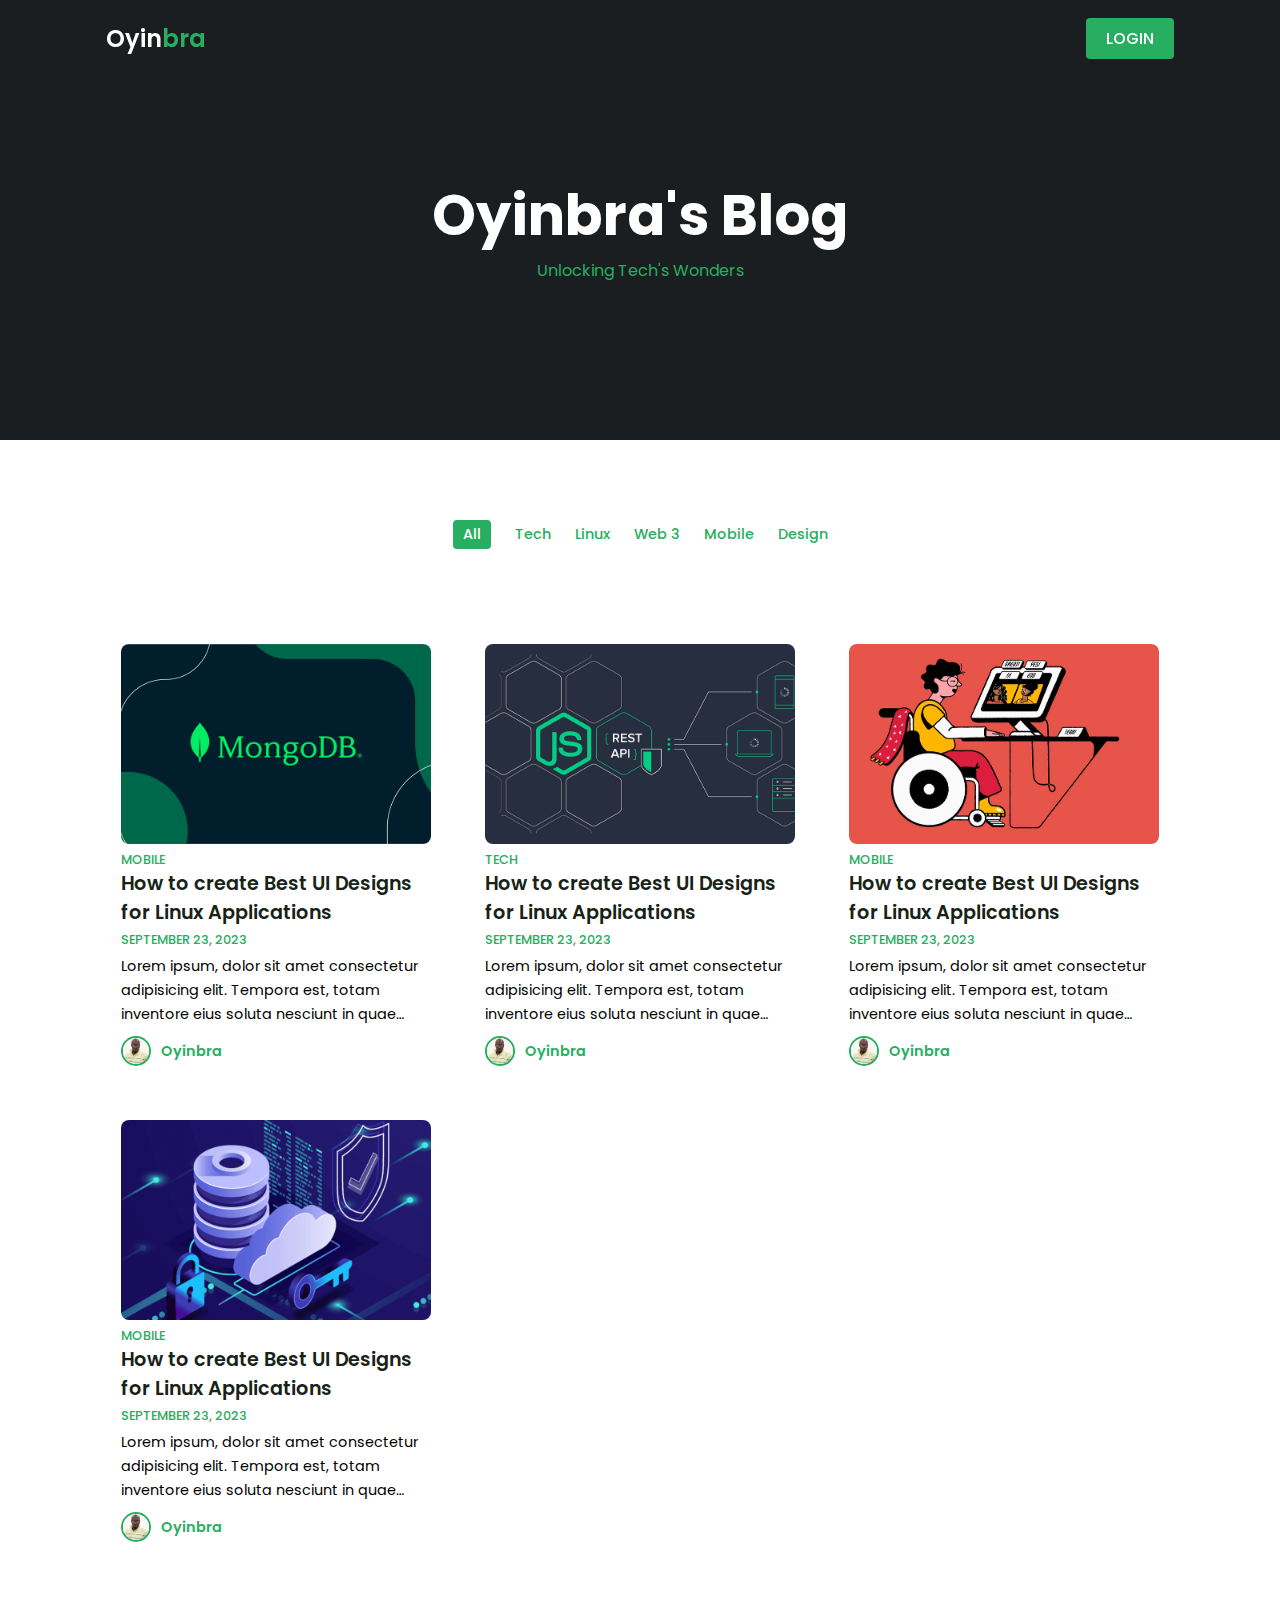
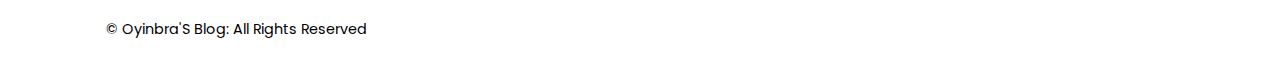
==== index.html @ 741e2ca0 "🎉 Initial commit" ====
<!DOCTYPE html>
<html lang="en">

<head>
    <title>My Personal Blog</title>
    <meta charset="UTF-8">
    <meta name="viewport" content="width=device-width, initial-scale=1.0">

    <!-- BOX ICON -->
    <link href="https://unpkg.com/boxicons@2.1.1/css/boxicons.min.css" rel="" stylesheet>

    <!-- CSS FILE LINK  -->
    <link rel="stylesheet" href="css/style.css">

    <!-- FAVICON LINK -->
    <link rel="shortcut icon" type="image/x-icon" href="favicon.ico">
</head>

<body>

    <!-- HEADER SECTION STARTS  -->
    <header class="header">
        <!-- Nav -->
        <div class="nav container">
            <!-- Logo -->
            <a href="#" class="logo">Oyin<span>bra</span></a>
            <!-- Login button -->
            <a href="#" class="login">Login</a>

    </header>
    <!-- HEADER SECTION ENDS  -->

    <!-- HOME SECTION STARTS  -->
    <section class="home" id="home">
        <div class="home-text" id="container">
            <h2 class="home-title">Oyinbra's Blog</h2>
            <span class="home-subtilte">Unlocking Tech's Wonders</span>
        </div>
    </section>
    <!-- HOME SECTION ENDS  -->

    <!-- POST FILTER SECTION STARTS  -->
    <section class="post-filter container">
        <span class="filter-item active-filter" data-filter="all">All</span>
        <span class="filter-item" data-filter="tech">Tech</span>
        <span class="filter-item" data-filter="linux">Linux</span>
        <span class="filter-item" data-filter="web3">Web 3</span>
        <span class="filter-item" data-filter="mobile">Mobile</span>
        <span class="filter-item" data-filter="design">Design</span>
    </section>
    <!-- POST FILTER SECTION ENDS  -->

    <!-- POST SECTION STARTS  -->
    <section class="post container">
        
        <!-- Post Box 1 -->
        <div class="post-box mobile">
            <img src="img/post-1.png" alt="" class="post-img">
            <h2 class="category">Mobile</h2>
            <a href="post-page.html" class="post-title">
                How to create Best UI Designs for Linux Applications
            </a>
            <span class="post-date">September 23, 2023</span>
            <p class="post-description"> Lorem ipsum, dolor sit amet consectetur adipisicing elit. Tempora est, totam inventore eius soluta nesciunt in quae necessitatibus nostrum voluptatum architecto repellendus? Ipsa enim quae amet aperiam beatae ducimus neque?</p>
            <!-- Profile -->
            <div class="profile">
                <img src="img/profile/profile-1.jpg" alt="" class="profile-img">
                <span class="profile-name">Oyinbra</span>
            </div>
        </div>

        <!-- Post Box 2 -->
        <div class="post-box tech">
            <img src="img/post-2.png" alt="" class="post-img">
            <h2 class="category">Tech</h2>
            <a href="post-page.html" class="post-title">
                How to create Best UI Designs for Linux Applications
            </a>
            <span class="post-date">September 23, 2023</span>
            <p class="post-description"> Lorem ipsum, dolor sit amet consectetur adipisicing elit. Tempora est, totam inventore eius soluta nesciunt in quae necessitatibus nostrum voluptatum architecto repellendus? Ipsa enim quae amet aperiam beatae ducimus neque?</p>
            <!-- Profile -->
            <div class="profile">
                <img src="img/profile/profile-1.jpg" alt="" class="profile-img">
                <span class="profile-name">Oyinbra</span>
            </div>
        </div>

        <!-- Post Box 3 -->
        <div class="post-box mobile">
            <img src="img/post-3.png" alt="" class="post-img">
            <h2 class="category">Mobile</h2>
            <a href="post-page.html" class="post-title">
                How to create Best UI Designs for Linux Applications
            </a>
            <span class="post-date">September 23, 2023</span>
            <p class="post-description"> Lorem ipsum, dolor sit amet consectetur adipisicing elit. Tempora est, totam inventore eius soluta nesciunt in quae necessitatibus nostrum voluptatum architecto repellendus? Ipsa enim quae amet aperiam beatae ducimus neque?</p>
            <!-- Profile -->
            <div class="profile">
                <img src="img/profile/profile-1.jpg" alt="" class="profile-img">
                <span class="profile-name">Oyinbra</span>
            </div>
        </div>

        <!-- Post Box 4 -->
        <div class="post-box mobile">
            <img src="img/post-4.png" alt="" class="post-img">
            <h2 class="category">Mobile</h2>
            <a href="post-page.html" class="post-title">
                How to create Best UI Designs for Linux Applications
            </a>
            <span class="post-date">September 23, 2023</span>
            <p class="post-description"> Lorem ipsum, dolor sit amet consectetur adipisicing elit. Tempora est, totam inventore eius soluta nesciunt in quae necessitatibus nostrum voluptatum architecto repellendus? Ipsa enim quae amet aperiam beatae ducimus neque?</p>
            <!-- Profile -->
            <div class="profile">
                <img src="img/profile/profile-1.jpg" alt="" class="profile-img">
                <span class="profile-name">Oyinbra</span>
            </div>
        </div>
    </section>
    <!-- POST SECTION ENDS  -->

    <!-- FOOTER SECTION STARTS  -->
    <div class="footer container">
        <p>&#169; Oyinbra'S Blog: All Rights Reserved</p>
        <div class="social">
            <a href="#"><i class="bx bx1-twitter"></i></a>
            <a href="#"><i class="bx bx1-linkedin"></i></a>
            <a href="#"><i class="bx bx1-facebook"></i></a>
            <a href="#"><i class="bx bx1-instagram"></i></a>
        </div>
    </div>
    <!-- FOOTER SECTION ENDS  -->

    <!-- JQUERY CDN LINK  -->
    <script src="https://cdnjs.cloudflare.com/ajax/libs/jquery/3.6.0/jquery.min.js"></script>

    <!-- CUSTOM JS FILE LINK  -->
    <script src="js/script.js"></script>

</body>

</html>
---- css/style.css ----
/* Import Google fonts */
@import url("https://fonts.googleapis.com/css2?family=Nunito:ital,wght@0,400;1,200&display=swap");
@import url("https://fonts.googleapis.com/css?family=Poppins:400,500,600,700&display=swap");
@import url("https://fonts.googleapis.com/css2?family=Inter:wght@200;3081400;500;690;788;800;900cdisplay=swap");

/* To change the text selector */
:root {
    --second-color: #27ae60;
    --container-color: #1a1e21;
    --text-color: #172317;
    --bg-color: #fff;
}

::selection {
    color: var(--bg-color);
    background: var(--second-color);
}

* {
    margin: 0;
    padding: 0;
    scroll-behavior: smooth;
    scroll-padding-top: 2rem;
    box-sizing: border-box;
    font-family: 'Poppins', sans-serif;
}

a {
    text-decoration: none;
}

li {
    list-style: none;
}

img {
    width: 100%;
}

section {
    padding: 3rem 0 2rem;
}

.container {
    max-width: 66.75rem;
    margin: auto;
    width: 100%;
}

.header {
    position: fixed;
    top: 0;
    left: 0;
    width: 100%;
    z-index: 200;
}

header.shadow {
    background: var(--bg-color);
    box-shadow: 0 1px 4px hsl(0 4% 15% / 10%);
    transition: 0.3s;
}

header.shadow .logo {
    color: var(--text-color);
}

.nav {
    display: flex;
    align-items: center;
    justify-content: space-between;
    padding: 1.125rem 0;
}

span {
    color: var(--second-color);
}

.logo {
    font-size: 1.5rem;
    font-weight: 600;
    color: var(--bg-color);
}

.login {
    padding: 0.5rem 1.25rem;
    background: var(--second-color);
    color: var(--bg-color);
    border-radius: 0.25rem;
    font-weight: 500;
    text-transform: uppercase;
}

.login:hover {
    background: hsl(24, 98% 58%);
    transition: 0.3s;
}

/* HOME */
.home {
    width: 100%;
    min-height: 440px;
    background: var(--container-color);
    display: grid;
    justify-content: center;
    align-items: center;
}

.home {
    color: var(--bg-color);
    text-align: center;
}

.home-title {
    font-size: 3.5rem;
}

.home-subtitle {
    font-size: 1.rem;
    font-weight: 400;
}

/* POST FILTER */
.post-filter {
    display: flex;
    align-items: center;
    justify-content: center;
    column-gap: 1.5rem;
    margin-top: 2rem !important;
}

.filter-item {
    font-size: 0.9rem;
    font-weight: 500;
    cursor: pointer;
}

.active-filter {
    color: var(--bg-color);
    background: var(--second-color);
    border-radius: 4px;
    padding: 4px 10px;
}

/* POSTS */
.post {
    display: grid;
    grid-template-columns: repeat(auto-fit, minmax(280px, auto));
    gap: 1.5rem;
    justify-content: center;
}

.post-box {
    background: var(--bg-color);
    border-radius: 0.5rem;
    box-shadow: 0 4px 14px hsl(355deg, 25%, 15% / 10%);
    padding: 15px;
}

.post-img {
    width: 100%;
    height: 200px;
    object-fit: cover;
    border-radius: 0.5rem;
    object-position: center;
}

.category {
    font-size: 0.8rem;
    color: var(--second-color);
    text-transform: uppercase;
    font-weight: 500;
}

.post-title {
    font-size: 1.2rem;
    font-weight: 600;
    color: var(--text-color);
    /* text-overflow: ellipsis to truncate text to 2 lines; */
    display: -webkit-box;
    -webkit-line-clamp: 2;
    -webkit-box-orient: vertical;
    overflow: hidden;
}

.post-date {
    font-size: 0.8rem;
    color: var(--second-color);
    font-weight: 500;
    display: flex;
    text-transform: uppercase;
    margin-top: 4px;
}

.post-description {
    font-size: 0.9rem;
    line-height: 1.5rem;
    margin: 5px 0 10px;
    /* text-overflow: ellipsis to truncate text to 3 lines; */
    display: -webkit-box;
    -webkit-line-clamp: 3;
    -webkit-box-orient: vertical;
    overflow: hidden;
}

.profile {
    display: flex;
    align-items: center;
    gap: 10px;
}

.profile-img {
    width: 30px;
    height: 30px;
    border-radius: 50%;
    object-fit: cover;
    object-position: center;
    border: 2px solid var(--second-color);
}

.profile-name {
    font-size: 0.9rem;
    font-weight: 600;
}

.footer {
    display: flex;
    align-items: center;
    justify-content: space-between;
    padding: 30px 0;
}

.footer p {
    font-size: 0.9rem;
}

.social {
    display: flex;
    align-items: center;
    column-gap: 1rem;
}

.social .bx {
    font-size: 1.2rem;
    color: var(--text-color);
}

.social .bx:hover {
    color: var(--second-color);
    transition: 0.3s all linear;
}

/* POST CONTENT */
.post-header {
    width: 100%;
    height: 500px;
    background: var(--container-color);
}

.post-container {
    max-width: 800px;
    margin: auto;
    width: 100%;
}

.header-content {
    display: flex;
    align-items: center;
    flex-direction: column;
    margin-top: 4rem !important;
}

.back-home {
    color: var(--second-color);
    font-size: 0.9rem;
}

.header-title {
    font-size: 2.6rem;
    width: 90%;
    color: var(--bg-color);
    text-align: center;
    margin-bottom: 1rem;
}

.header-img {
    width: 100%;
    height: 420px;
    object-fit: cover;
    object-position: center;
}

.post-content {
    margin-top: 10rem !important;
}

.sub-heading {
    font-size: 1.2rem;
}

.post-text {
    font-size: 0.9rem;
    line-height: 1.5rem;
    margin: 1rem 0;
    text-align: justify;
}

/* SHARE */
.share {
    display: flex;
    align-items: center;
    flex-direction: column;
    row-gap: 1rem;
}

.share-title {
    font-size: 1.2rem;
}

/* RESPONSIVE STYLING */
@media screen and (max-width: 1060px) {
    .container {
        margin: 0 auto;
        width: 95%;
    }

    .home-text {
        width: 100%;
    }
}

@media screen and (max-width: 800px) {
    .nav {
        padding: 14px 0;
    }

    .post-container {
        margin: 0 auto;
        width: 95%;
    }
}

@media screen and (max-width: 768px) {
    .nav {
        padding: 10px 0;
    }

    .post-container {
        margin: 0 auto;
        width: 95%; /* Changed from 5% to 95% for better visibility */
    }

    section {
        padding: 2rem 0;
    }

    .header-content {
        margin-top: 3rem !important;
    }

    .home {
        min-height: 380px;
    }

    .home-title {
        font-size: 3rem;
    }

    .header-img {
        height: 360px;
    }

    .post-header {
        height: 455px;
    }

    .post-content {
        margin-top: 9rem !important;
    }
}

@media screen and (max-width: 740px) {
    .home-title {
        font-size: 2rem;
    }

    .home-subtitle {
        font-size: 0.9rem;
    }

    .home {
        min-height: 300px;
    }

    .post-box {
        padding: 10px;
    }

    .header-title {
        font-size: 1.4rem;
    }

    .header-img {
        height: 240px;
    }

    .post-header {
        height: 335px;
    }

    .post-content {
        margin-top: 5rem !important;
    }

    .post-text {
        font-size: 0.8rem;
        line-height: 1.5rem;
        margin: 10px 0;
        text-align: justify;
    }
}

@media screen and (max-width: 570px) {
    .post-header {
        height: 390px;
    }

    .header-title {
        width: 100%;
    }

    .header-img {
        height: 300px;
    }

    .footer {
        flex-direction: column;
        row-gap: 1rem;
        padding: 20px 0;
        text-align: center;
    }
}

@media screen and (max-width: 396px) {
    .home-title {
        font-size: 2rem;
    }

    .home-subtitle {
        font-size: 0.9rem;
    }

    .home {
        min-height: 300px;
    }

    .post-box {
        padding: 10px;
    }

    .header-title {
        font-size: 1.4rem;
    }

    .header-img {
        height: 240px;
    }

    .post-header {
        height: 335px;
    }

    .post-content {
        margin-top: 5rem !important;
    }

    .post-text {
        font-size: 0.8rem;
        line-height: 1.5rem;
        margin: 10px 0;
        text-align: justify;
    }
}

@media screen and (max-width: 360px) {
    .header-img {
        height: 200px;
    }
}
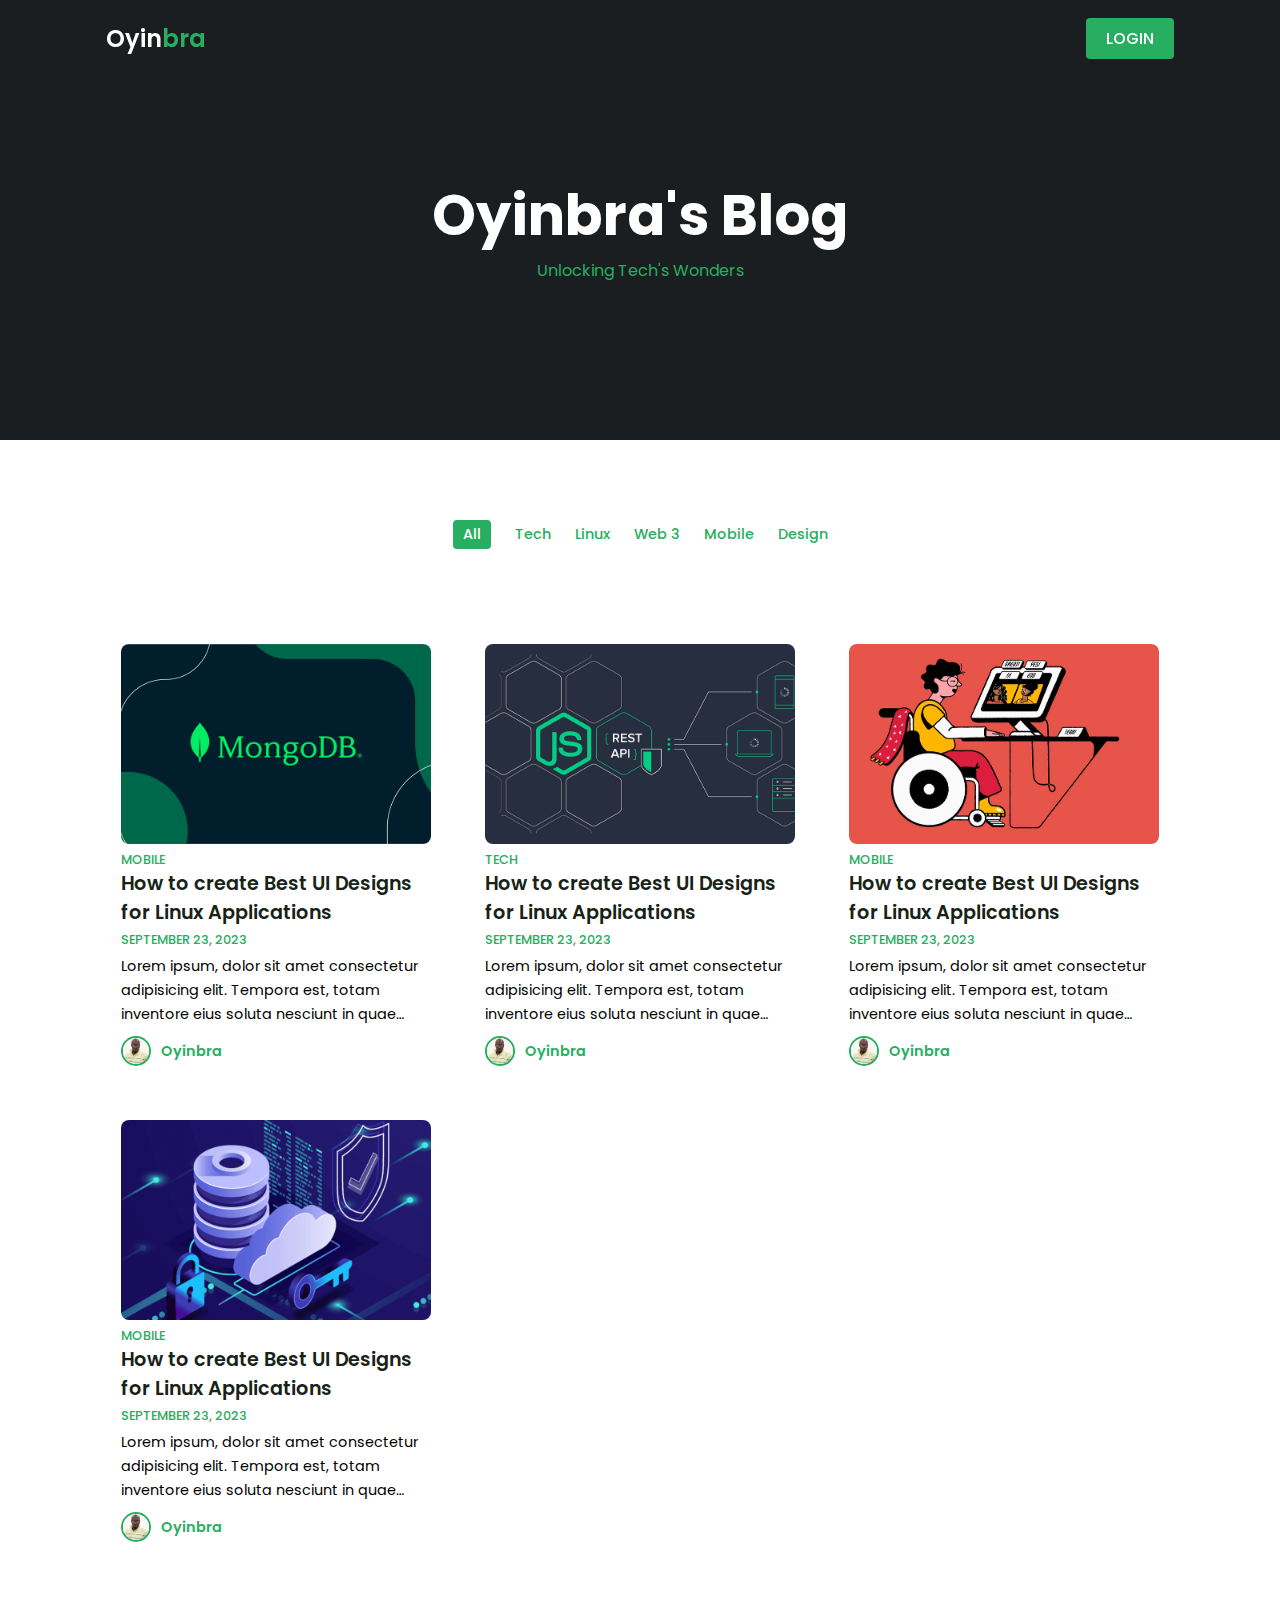
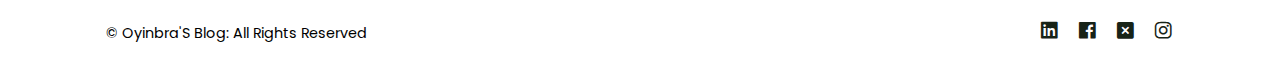
==== commit 5b2831ad: "🐛 Fixed social icon bug" ====
--- a/index.html
+++ b/index.html
@@ -7,7 +7,7 @@
     <meta name="viewport" content="width=device-width, initial-scale=1.0">
 
     <!-- BOX ICON -->
-    <link href="https://unpkg.com/boxicons@2.1.1/css/boxicons.min.css" rel="" stylesheet>
+    <link href='https://unpkg.com/boxicons@2.1.4/css/boxicons.min.css' rel='stylesheet'>
 
     <!-- CSS FILE LINK  -->
     <link rel="stylesheet" href="css/style.css">
@@ -52,7 +52,7 @@
 
     <!-- POST SECTION STARTS  -->
     <section class="post container">
-        
+
         <!-- Post Box 1 -->
         <div class="post-box mobile">
             <img src="img/post-1.png" alt="" class="post-img">
@@ -61,7 +61,9 @@
                 How to create Best UI Designs for Linux Applications
             </a>
             <span class="post-date">September 23, 2023</span>
-            <p class="post-description"> Lorem ipsum, dolor sit amet consectetur adipisicing elit. Tempora est, totam inventore eius soluta nesciunt in quae necessitatibus nostrum voluptatum architecto repellendus? Ipsa enim quae amet aperiam beatae ducimus neque?</p>
+            <p class="post-description"> Lorem ipsum, dolor sit amet consectetur adipisicing elit. Tempora est, totam
+                inventore eius soluta nesciunt in quae necessitatibus nostrum voluptatum architecto repellendus? Ipsa
+                enim quae amet aperiam beatae ducimus neque?</p>
             <!-- Profile -->
             <div class="profile">
                 <img src="img/profile/profile-1.jpg" alt="" class="profile-img">
@@ -77,7 +79,9 @@
                 How to create Best UI Designs for Linux Applications
             </a>
             <span class="post-date">September 23, 2023</span>
-            <p class="post-description"> Lorem ipsum, dolor sit amet consectetur adipisicing elit. Tempora est, totam inventore eius soluta nesciunt in quae necessitatibus nostrum voluptatum architecto repellendus? Ipsa enim quae amet aperiam beatae ducimus neque?</p>
+            <p class="post-description"> Lorem ipsum, dolor sit amet consectetur adipisicing elit. Tempora est, totam
+                inventore eius soluta nesciunt in quae necessitatibus nostrum voluptatum architecto repellendus? Ipsa
+                enim quae amet aperiam beatae ducimus neque?</p>
             <!-- Profile -->
             <div class="profile">
                 <img src="img/profile/profile-1.jpg" alt="" class="profile-img">
@@ -93,7 +97,9 @@
                 How to create Best UI Designs for Linux Applications
             </a>
             <span class="post-date">September 23, 2023</span>
-            <p class="post-description"> Lorem ipsum, dolor sit amet consectetur adipisicing elit. Tempora est, totam inventore eius soluta nesciunt in quae necessitatibus nostrum voluptatum architecto repellendus? Ipsa enim quae amet aperiam beatae ducimus neque?</p>
+            <p class="post-description"> Lorem ipsum, dolor sit amet consectetur adipisicing elit. Tempora est, totam
+                inventore eius soluta nesciunt in quae necessitatibus nostrum voluptatum architecto repellendus? Ipsa
+                enim quae amet aperiam beatae ducimus neque?</p>
             <!-- Profile -->
             <div class="profile">
                 <img src="img/profile/profile-1.jpg" alt="" class="profile-img">
@@ -109,7 +115,9 @@
                 How to create Best UI Designs for Linux Applications
             </a>
             <span class="post-date">September 23, 2023</span>
-            <p class="post-description"> Lorem ipsum, dolor sit amet consectetur adipisicing elit. Tempora est, totam inventore eius soluta nesciunt in quae necessitatibus nostrum voluptatum architecto repellendus? Ipsa enim quae amet aperiam beatae ducimus neque?</p>
+            <p class="post-description"> Lorem ipsum, dolor sit amet consectetur adipisicing elit. Tempora est, totam
+                inventore eius soluta nesciunt in quae necessitatibus nostrum voluptatum architecto repellendus? Ipsa
+                enim quae amet aperiam beatae ducimus neque?</p>
             <!-- Profile -->
             <div class="profile">
                 <img src="img/profile/profile-1.jpg" alt="" class="profile-img">
@@ -123,10 +131,10 @@
     <div class="footer container">
         <p>&#169; Oyinbra'S Blog: All Rights Reserved</p>
         <div class="social">
-            <a href="#"><i class="bx bx1-twitter"></i></a>
-            <a href="#"><i class="bx bx1-linkedin"></i></a>
-            <a href="#"><i class="bx bx1-facebook"></i></a>
-            <a href="#"><i class="bx bx1-instagram"></i></a>
+            <a href="#"><i class='bx bxl-linkedin-square'></i></a>
+            <a href="#"><i class='bx bxl-facebook-square'></i></a>
+            <a href="#"><i class='bx bxs-x-square'></i></a>
+            <a href="#"><i class='bx bxl-instagram'></i></a>
         </div>
     </div>
     <!-- FOOTER SECTION ENDS  -->
--- a/css/style.css
+++ b/css/style.css
@@ -241,7 +241,7 @@
 }
 
 .social .bx {
-    font-size: 1.2rem;
+    font-size: 1.4rem;
     color: var(--text-color);
 }
 
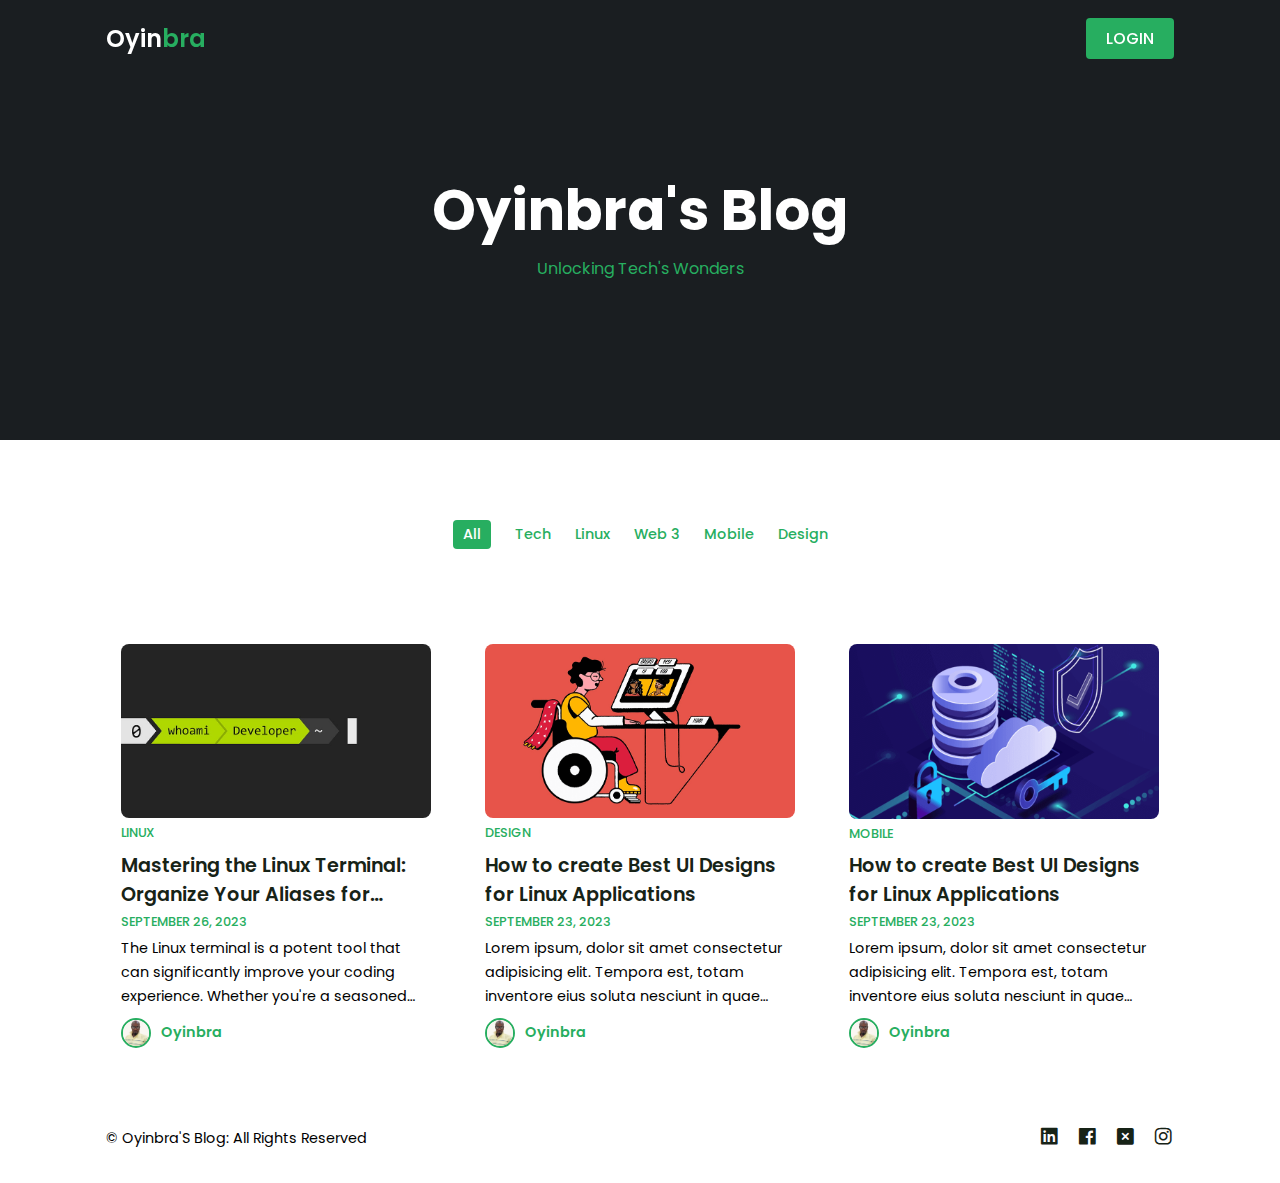
==== commit 7ea381c1: "✨ Added new post" ====
--- a/index.html
+++ b/index.html
@@ -25,7 +25,7 @@
             <!-- Logo -->
             <a href="#" class="logo">Oyin<span>bra</span></a>
             <!-- Login button -->
-            <a href="#" class="login">Login</a>
+            <a href="#" class="btn">Login</a>
 
     </header>
     <!-- HEADER SECTION ENDS  -->
@@ -54,34 +54,21 @@
     <section class="post container">
 
         <!-- Post Box 1 -->
-        <div class="post-box mobile">
-            <img src="img/post-1.png" alt="" class="post-img">
-            <h2 class="category">Mobile</h2>
+        <div class="post-box linux">
+            <img src="img/post-0001.jpg" alt="" class="post-img">
+            <h2 class="category">Linux</h2>
             <a href="post-page.html" class="post-title">
-                How to create Best UI Designs for Linux Applications
+                Mastering the Linux Terminal: Organize Your Aliases for Enhanced Productivity
             </a>
-            <span class="post-date">September 23, 2023</span>
-            <p class="post-description"> Lorem ipsum, dolor sit amet consectetur adipisicing elit. Tempora est, totam
-                inventore eius soluta nesciunt in quae necessitatibus nostrum voluptatum architecto repellendus? Ipsa
-                enim quae amet aperiam beatae ducimus neque?</p>
-            <!-- Profile -->
-            <div class="profile">
-                <img src="img/profile/profile-1.jpg" alt="" class="profile-img">
-                <span class="profile-name">Oyinbra</span>
-            </div>
-        </div>
-
-        <!-- Post Box 2 -->
-        <div class="post-box tech">
-            <img src="img/post-2.png" alt="" class="post-img">
-            <h2 class="category">Tech</h2>
-            <a href="post-page.html" class="post-title">
-                How to create Best UI Designs for Linux Applications
-            </a>
-            <span class="post-date">September 23, 2023</span>
-            <p class="post-description"> Lorem ipsum, dolor sit amet consectetur adipisicing elit. Tempora est, totam
-                inventore eius soluta nesciunt in quae necessitatibus nostrum voluptatum architecto repellendus? Ipsa
-                enim quae amet aperiam beatae ducimus neque?</p>
+            <span class="post-date">September 26, 2023</span>
+            <p class="post-description"> The Linux terminal is a potent tool that can significantly improve your coding
+                experience.
+                Whether you're a seasoned developer or just starting, mastering the terminal can streamline your
+                workflow
+                and make you more efficient. In this article, we'll explore how to organize your aliases in a separate
+                file
+                and source them from your <code>zshrc</code> or <code>bashrc</code> configuration – a technique that can
+                supercharge your productivity.</p>
             <!-- Profile -->
             <div class="profile">
                 <img src="img/profile/profile-1.jpg" alt="" class="profile-img">
@@ -90,9 +77,9 @@
         </div>
 
         <!-- Post Box 3 -->
-        <div class="post-box mobile">
+        <div class="post-box design">
             <img src="img/post-3.png" alt="" class="post-img">
-            <h2 class="category">Mobile</h2>
+            <h2 class="category">Design</h2>
             <a href="post-page.html" class="post-title">
                 How to create Best UI Designs for Linux Applications
             </a>
--- a/css/style.css
+++ b/css/style.css
@@ -9,7 +9,24 @@
     --container-color: #1a1e21;
     --text-color: #172317;
     --bg-color: #fff;
-}
+    --hover-color: #0000FF;
+    --code-color: #e74c3c;
+}
+
+/* Utility */
+/* Padding top and bottom */
+.py-1 {padding: 1rem 0;}
+.py-2 {padding: 2rem 0;}
+.py-3 {padding: 3rem 0;}
+
+/* Padding top */
+.pt-1 {padding-top: 1rem}
+.pt-2 {padding-top: 2rem}
+.pt-3 {padding-top: 3rem}
+/* Padding bottom */
+.pb-1 {padding-bottom: 1rem}
+.pb-2 {padding-bottom: 2rem}
+.pb-3 {padding-bottom: 3rem}
 
 ::selection {
     color: var(--bg-color);
@@ -25,10 +42,47 @@
     font-family: 'Poppins', sans-serif;
 }
 
+/* Style for the code block container */
+.code-container {
+    position: relative;
+    border: 1px solid #ccc;
+    background-color: #f7f7f7;
+    padding: 10px;
+    border-radius: 4px;
+}
+
+/* Style for the code inside the code block */
+.code-container code {
+    color: #333;
+}
+
+/* Style for the copy button */
+.copy-button {
+    position: absolute;
+    top: 5px;
+    right: 5px;
+    background-color: #333;
+    color: #fff;
+    padding: 5px 10px;
+    border: none;
+    cursor: pointer;
+    border-radius: 1.5rem;
+}
+
+code {
+    font-family: Consolas, "Courier New", monospace;
+    color: var(--code-color);
+}
+
+
 a {
     text-decoration: none;
 }
 
+.post-box a:hover {
+    color: var(--hover-color);
+}
+
 li {
     list-style: none;
 }
@@ -40,6 +94,19 @@
 section {
     padding: 3rem 0 2rem;
 }
+
+.post-content p, ul {
+    padding-bottom: 1rem;
+}
+
+ul.post-content {
+    padding-bottom: 1rem;
+}
+
+h1, h2, h3, h4, h5, h6 {
+    margin-bottom: .55rem;
+    line-height: 1.3;
+  }
 
 .container {
     max-width: 66.75rem;
@@ -82,19 +149,22 @@
     color: var(--bg-color);
 }
 
-.login {
+.btn {
     padding: 0.5rem 1.25rem;
     background: var(--second-color);
     color: var(--bg-color);
     border-radius: 0.25rem;
     font-weight: 500;
     text-transform: uppercase;
-}
-
-.login:hover {
-    background: hsl(24, 98% 58%);
+    transition: 0.3s; /* Add transition for smooth effect */
+}
+
+.btn:hover {
+    background: hsl(145, 98%, 58%);
+    color: white; /* Change text color on hover */
     transition: 0.3s;
 }
+
 
 /* HOME */
 .home {
@@ -116,7 +186,7 @@
 }
 
 .home-subtitle {
-    font-size: 1.rem;
+    font-size: 1.5rem;
     font-weight: 400;
 }
 
@@ -158,8 +228,8 @@
 }
 
 .post-img {
-    width: 100%;
-    height: 200px;
+    max-width: 100%;
+    height: auto;
     object-fit: cover;
     border-radius: 0.5rem;
     object-position: center;
@@ -271,7 +341,7 @@
 }
 
 .back-home {
-    color: var(--second-color);
+    /* color: var(--second-color); */
     font-size: 0.9rem;
 }
 
@@ -292,6 +362,7 @@
 
 .post-content {
     margin-top: 10rem !important;
+    padding: 9rem 0;
 }
 
 .sub-heading {
@@ -347,7 +418,7 @@
 
     .post-container {
         margin: 0 auto;
-        width: 95%; /* Changed from 5% to 95% for better visibility */
+        width: 95%;
     }
 
     section {
@@ -400,9 +471,9 @@
         font-size: 1.4rem;
     }
 
-    .header-img {
+    /* .header-img {
         height: 240px;
-    }
+    } */
 
     .post-header {
         height: 335px;
@@ -429,9 +500,13 @@
         width: 100%;
     }
 
-    .header-img {
+    /* .header-img {
         height: 300px;
-    }
+    } */
+
+    /* .post-content {
+        margin-top: 2rem !important;
+    } */
 
     .footer {
         flex-direction: column;
@@ -471,7 +546,7 @@
     }
 
     .post-content {
-        margin-top: 5rem !important;
+        margin-top: 1rem !important;
     }
 
     .post-text {
@@ -482,8 +557,8 @@
     }
 }
 
-@media screen and (max-width: 360px) {
+/* @media screen and (max-width: 360px) {
     .header-img {
         height: 200px;
     }
-}+} */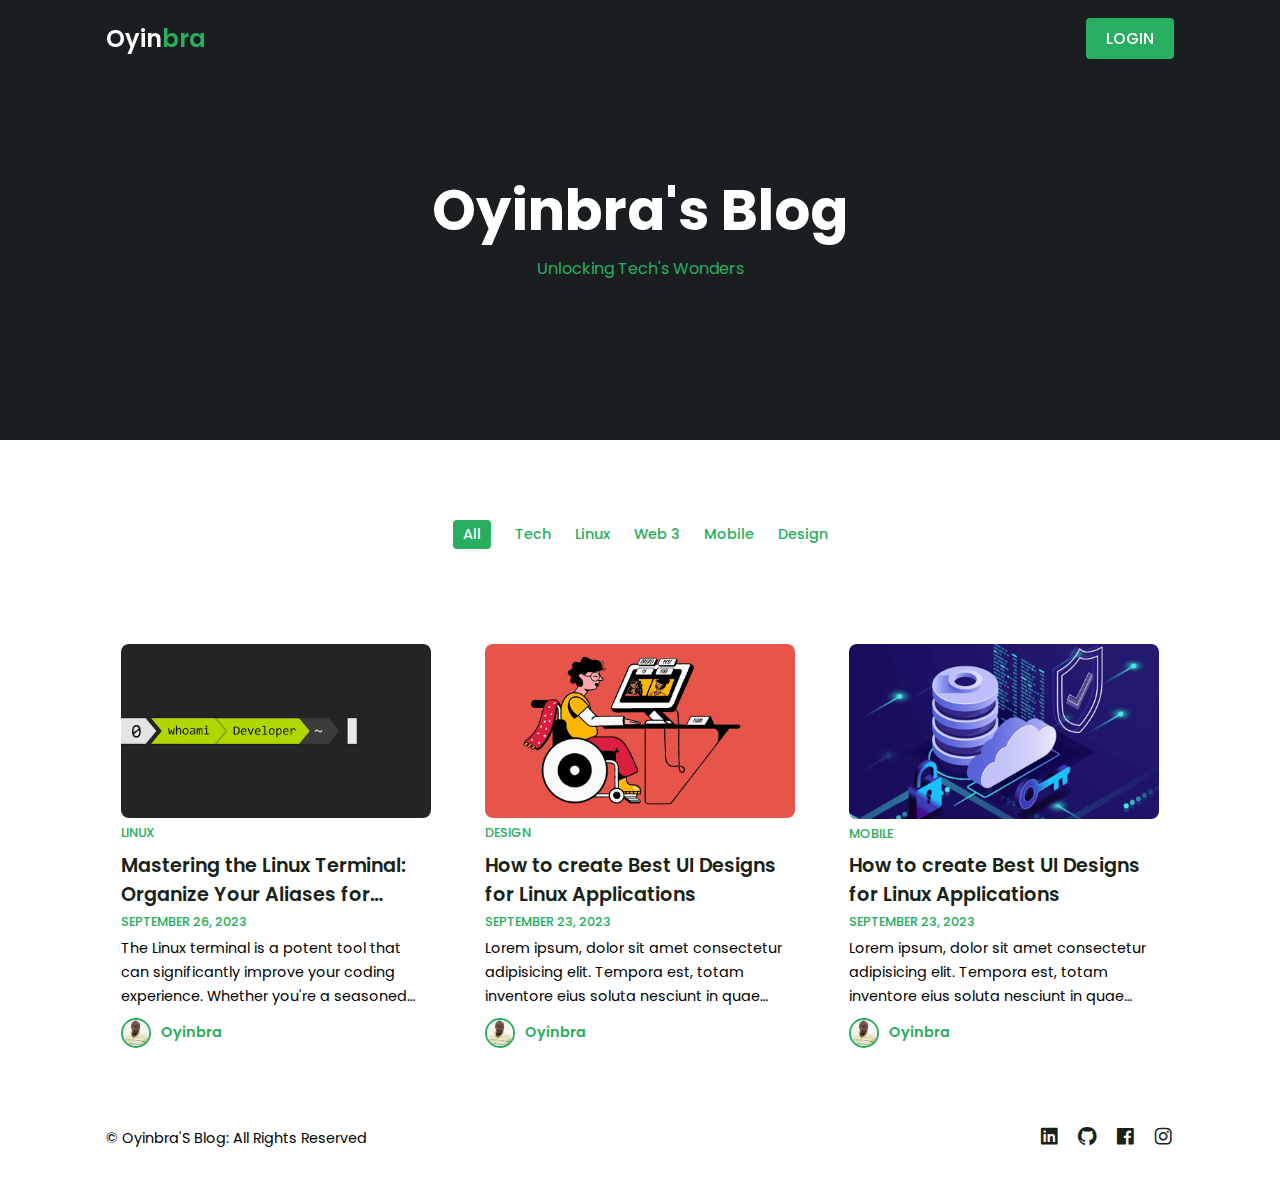
==== commit 423b14c7: "🐛 Fixed social links" ====
--- a/index.html
+++ b/index.html
@@ -57,7 +57,7 @@
         <div class="post-box linux">
             <img src="img/post-0001.jpg" alt="" class="post-img">
             <h2 class="category">Linux</h2>
-            <a href="post-page.html" class="post-title">
+            <a href="./post/post-0001.html" class="post-title">
                 Mastering the Linux Terminal: Organize Your Aliases for Enhanced Productivity
             </a>
             <span class="post-date">September 26, 2023</span>
@@ -114,17 +114,17 @@
     </section>
     <!-- POST SECTION ENDS  -->
 
-    <!-- FOOTER SECTION STARTS  -->
-    <div class="footer container">
-        <p>&#169; Oyinbra'S Blog: All Rights Reserved</p>
-        <div class="social">
-            <a href="#"><i class='bx bxl-linkedin-square'></i></a>
-            <a href="#"><i class='bx bxl-facebook-square'></i></a>
-            <a href="#"><i class='bx bxs-x-square'></i></a>
-            <a href="#"><i class='bx bxl-instagram'></i></a>
-        </div>
+<!-- FOOTER SECTION STARTS  -->
+<div class="footer container">
+    <p>&#169; Oyinbra'S Blog: All Rights Reserved</p>
+    <div class="social">
+        <a href="https://www.linkedin.com/in/oyinbra" target="_blank"><i class='bx bxl-linkedin-square'></i></a>
+        <a href="https://github.com/oyinbra" target="_blank"><i class='bx bxl-github'></i></a>
+        <a href="https://www.facebook.com/oyinbra" target="_blank"><i class='bx bxl-facebook-square'></i></a>
+        <a href="https://www.instagram.com/oyinbra" target="_blank"><i class='bx bxl-instagram'></i></a>
     </div>
-    <!-- FOOTER SECTION ENDS  -->
+  </div>
+  <!-- FOOTER SECTION ENDS  -->
 
     <!-- JQUERY CDN LINK  -->
     <script src="https://cdnjs.cloudflare.com/ajax/libs/jquery/3.6.0/jquery.min.js"></script>
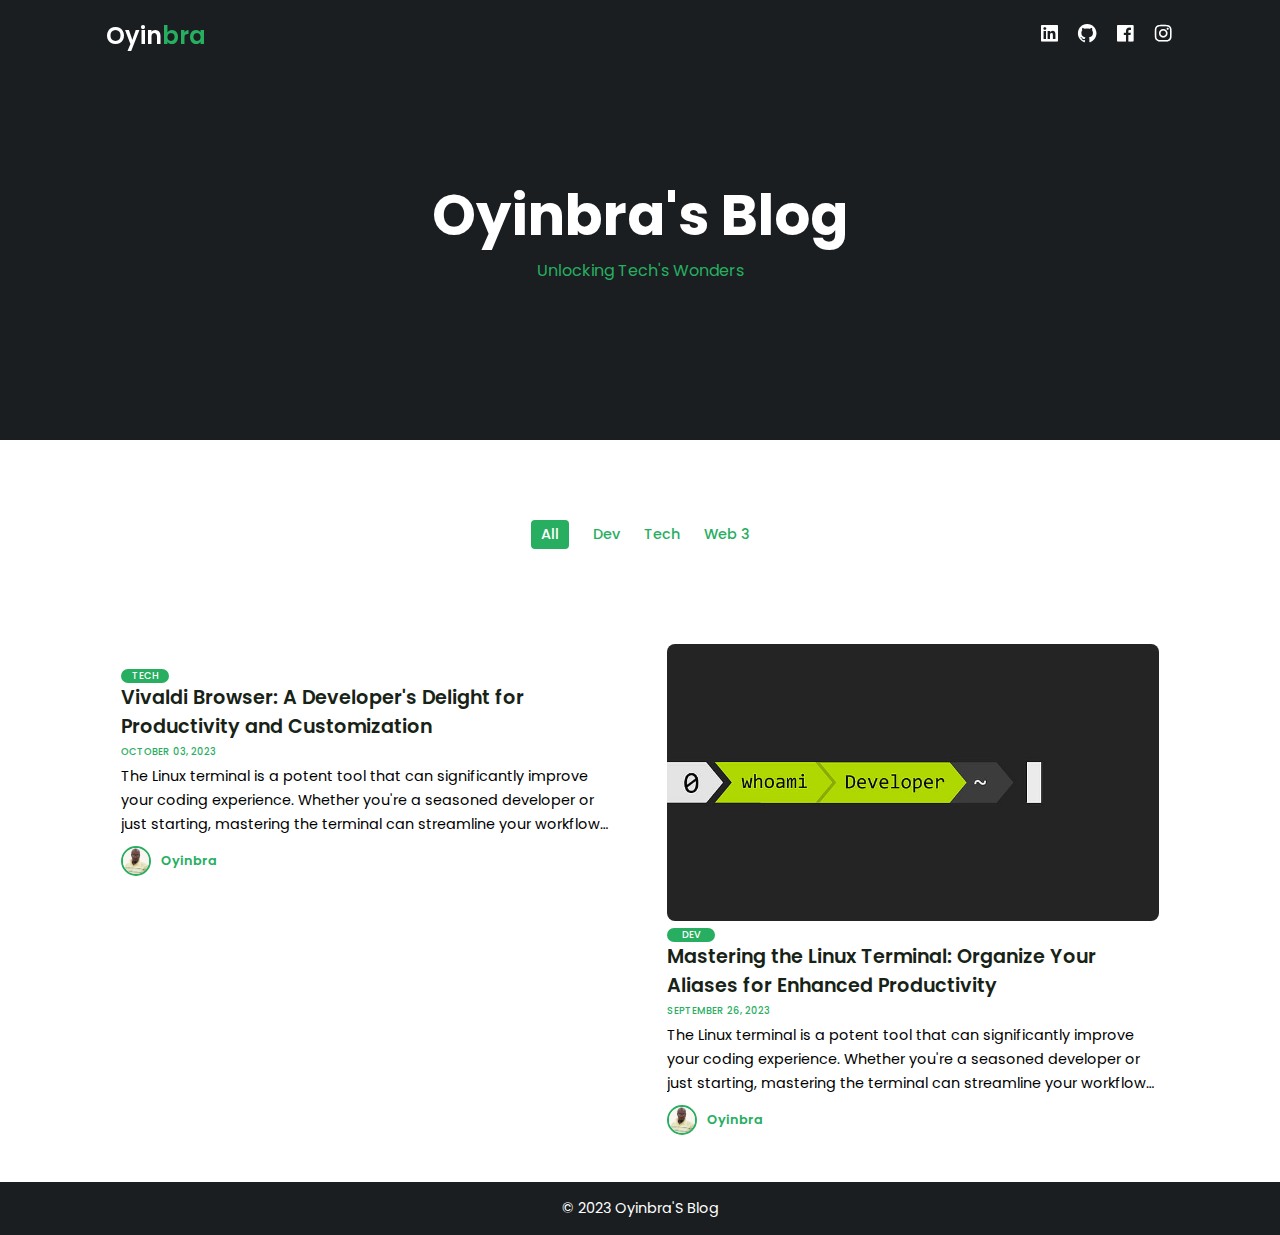
==== commit 4afc5d3d: "🔄 Refactored code" ====
--- a/index.html
+++ b/index.html
@@ -12,8 +12,9 @@
     <!-- CSS FILE LINK  -->
     <link rel="stylesheet" href="css/style.css">
 
-    <!-- FAVICON LINK -->
-    <link rel="shortcut icon" type="image/x-icon" href="favicon.ico">
+    <!-- SITE ICON -->
+    <link rel="icon" href="site-icon.svg" type="image/svg+xml">
+
 </head>
 
 <body>
@@ -25,8 +26,13 @@
             <!-- Logo -->
             <a href="#" class="logo">Oyin<span>bra</span></a>
             <!-- Login button -->
-            <a href="#" class="btn">Login</a>
-
+            <!-- <a href="#" class="btn">Login</a> -->
+            <div class="social">
+                <a href="https://www.linkedin.com/in/oyinbra" target="_blank"><i class='bx bxl-linkedin-square'></i></a>
+                <a href="https://github.com/oyinbra" target="_blank"><i class='bx bxl-github'></i></a>
+                <a href="https://www.facebook.com/oyinbra" target="_blank"><i class='bx bxl-facebook-square'></i></a>
+                <a href="https://www.instagram.com/oyinbra" target="_blank"><i class='bx bxl-instagram'></i></a>
+            </div>
     </header>
     <!-- HEADER SECTION ENDS  -->
 
@@ -42,22 +48,44 @@
     <!-- POST FILTER SECTION STARTS  -->
     <section class="post-filter container">
         <span class="filter-item active-filter" data-filter="all">All</span>
+        <span class="filter-item" data-filter="dev">Dev</span>
         <span class="filter-item" data-filter="tech">Tech</span>
-        <span class="filter-item" data-filter="linux">Linux</span>
         <span class="filter-item" data-filter="web3">Web 3</span>
-        <span class="filter-item" data-filter="mobile">Mobile</span>
-        <span class="filter-item" data-filter="design">Design</span>
     </section>
     <!-- POST FILTER SECTION ENDS  -->
 
     <!-- POST SECTION STARTS  -->
     <section class="post container">
 
-        <!-- Post Box 1 -->
-        <div class="post-box linux">
-            <img src="img/post-0001.jpg" alt="" class="post-img">
-            <h2 class="category">Linux</h2>
-            <a href="./post/post-0001.html" class="post-title">
+        <!-- ------------------------------- Post Box 2 -->
+        <div class="post-box tech">
+            <a href="./post/post-0002.html"><img src="img/post-0002.webp" alt="" class="post-img"></a>
+            <h2 class="category">Tech</h2>
+            <a href="./post/post-0002.html" class="post-title post-link">
+                Vivaldi Browser: A Developer's Delight for Productivity and Customization
+            </a>
+            <span class="post-date">October 03, 2023</span>
+            <p class="post-description"> The Linux terminal is a potent tool that can significantly improve your coding
+                experience.
+                Whether you're a seasoned developer or just starting, mastering the terminal can streamline your
+                workflow
+                and make you more efficient. In this article, we'll explore how to organize your aliases in a separate
+                file
+                and source them from your <code>zshrc</code> or <code>bashrc</code> configuration – a technique that can
+                supercharge your productivity.</p>
+            <!-- Profile -->
+            <div class="profile">
+                <img src="img/profile/profile-1.jpg" alt="" class="profile-img">
+                <span class="profile-name">Oyinbra</span>
+            </div>
+        </div>
+        <!-- ------------------------------------------ Ends -->
+
+        <!-- ------------------------------------ Post Box 1 -->
+        <div class="post-box dev" data-title="mastering-the-linux-terminal">
+            <a href="./post/post-0001.html"><img src="img/post-0001.jpg" alt="" class="post-img"></a>
+            <h2 class="category">Dev</h2>
+            <a href="./post/post-0001.html" class="post-title post-link">
                 Mastering the Linux Terminal: Organize Your Aliases for Enhanced Productivity
             </a>
             <span class="post-date">September 26, 2023</span>
@@ -75,56 +103,16 @@
                 <span class="profile-name">Oyinbra</span>
             </div>
         </div>
+        <!-- ------------------------------------------- Ends -->
 
-        <!-- Post Box 3 -->
-        <div class="post-box design">
-            <img src="img/post-3.png" alt="" class="post-img">
-            <h2 class="category">Design</h2>
-            <a href="post-page.html" class="post-title">
-                How to create Best UI Designs for Linux Applications
-            </a>
-            <span class="post-date">September 23, 2023</span>
-            <p class="post-description"> Lorem ipsum, dolor sit amet consectetur adipisicing elit. Tempora est, totam
-                inventore eius soluta nesciunt in quae necessitatibus nostrum voluptatum architecto repellendus? Ipsa
-                enim quae amet aperiam beatae ducimus neque?</p>
-            <!-- Profile -->
-            <div class="profile">
-                <img src="img/profile/profile-1.jpg" alt="" class="profile-img">
-                <span class="profile-name">Oyinbra</span>
-            </div>
-        </div>
-
-        <!-- Post Box 4 -->
-        <div class="post-box mobile">
-            <img src="img/post-4.png" alt="" class="post-img">
-            <h2 class="category">Mobile</h2>
-            <a href="post-page.html" class="post-title">
-                How to create Best UI Designs for Linux Applications
-            </a>
-            <span class="post-date">September 23, 2023</span>
-            <p class="post-description"> Lorem ipsum, dolor sit amet consectetur adipisicing elit. Tempora est, totam
-                inventore eius soluta nesciunt in quae necessitatibus nostrum voluptatum architecto repellendus? Ipsa
-                enim quae amet aperiam beatae ducimus neque?</p>
-            <!-- Profile -->
-            <div class="profile">
-                <img src="img/profile/profile-1.jpg" alt="" class="profile-img">
-                <span class="profile-name">Oyinbra</span>
-            </div>
-        </div>
     </section>
     <!-- POST SECTION ENDS  -->
 
-<!-- FOOTER SECTION STARTS  -->
-<div class="footer container">
-    <p>&#169; Oyinbra'S Blog: All Rights Reserved</p>
-    <div class="social">
-        <a href="https://www.linkedin.com/in/oyinbra" target="_blank"><i class='bx bxl-linkedin-square'></i></a>
-        <a href="https://github.com/oyinbra" target="_blank"><i class='bx bxl-github'></i></a>
-        <a href="https://www.facebook.com/oyinbra" target="_blank"><i class='bx bxl-facebook-square'></i></a>
-        <a href="https://www.instagram.com/oyinbra" target="_blank"><i class='bx bxl-instagram'></i></a>
+    <!-- FOOTER SECTION STARTS  -->
+    <div class="footer">
+        <p>&#169; 2023 Oyinbra'S Blog</p>
     </div>
-  </div>
-  <!-- FOOTER SECTION ENDS  -->
+    <!-- FOOTER SECTION ENDS  -->
 
     <!-- JQUERY CDN LINK  -->
     <script src="https://cdnjs.cloudflare.com/ajax/libs/jquery/3.6.0/jquery.min.js"></script>
--- a/css/style.css
+++ b/css/style.css
@@ -15,18 +15,43 @@
 
 /* Utility */
 /* Padding top and bottom */
-.py-1 {padding: 1rem 0;}
-.py-2 {padding: 2rem 0;}
-.py-3 {padding: 3rem 0;}
+.py-1 {
+    padding: 1rem 0;
+}
+
+.py-2 {
+    padding: 2rem 0;
+}
+
+.py-3 {
+    padding: 3rem 0;
+}
 
 /* Padding top */
-.pt-1 {padding-top: 1rem}
-.pt-2 {padding-top: 2rem}
-.pt-3 {padding-top: 3rem}
+.pt-1 {
+    padding-top: 1rem
+}
+
+.pt-2 {
+    padding-top: 2rem
+}
+
+.pt-3 {
+    padding-top: 3rem
+}
+
 /* Padding bottom */
-.pb-1 {padding-bottom: 1rem}
-.pb-2 {padding-bottom: 2rem}
-.pb-3 {padding-bottom: 3rem}
+.pb-1 {
+    padding-bottom: 1rem
+}
+
+.pb-2 {
+    padding-bottom: 2rem
+}
+
+.pb-3 {
+    padding-bottom: 3rem
+}
 
 ::selection {
     color: var(--bg-color);
@@ -79,6 +104,20 @@
     text-decoration: none;
 }
 
+.post-box {
+    position: relative;
+    overflow: hidden;
+}
+
+.post-box .post-img {
+    transition: filter 0.3s ease;
+}
+
+.post-box .post-img:hover {
+    filter: brightness(50%);
+    /* background-color: rgba(39, 174, 96, 0.5); */
+}
+
 .post-box a:hover {
     color: var(--hover-color);
 }
@@ -95,18 +134,15 @@
     padding: 3rem 0 2rem;
 }
 
-.post-content p, ul {
+.post-content p,
+ul {
     padding-bottom: 1rem;
 }
 
-ul.post-content {
-    padding-bottom: 1rem;
-}
-
-h1, h2, h3, h4, h5, h6 {
+/* h1, h2, h3, h4, h5, h6 {
     margin-bottom: .55rem;
     line-height: 1.3;
-  }
+  } */
 
 .container {
     max-width: 66.75rem;
@@ -128,10 +164,6 @@
     transition: 0.3s;
 }
 
-header.shadow .logo {
-    color: var(--text-color);
-}
-
 .nav {
     display: flex;
     align-items: center;
@@ -143,6 +175,10 @@
     color: var(--second-color);
 }
 
+header.shadow .logo {
+    color: var(--text-color);
+}
+
 .logo {
     font-size: 1.5rem;
     font-weight: 600;
@@ -156,12 +192,14 @@
     border-radius: 0.25rem;
     font-weight: 500;
     text-transform: uppercase;
-    transition: 0.3s; /* Add transition for smooth effect */
+    transition: 0.3s;
+    /* Add transition for smooth effect */
 }
 
 .btn:hover {
     background: hsl(145, 98%, 58%);
-    color: white; /* Change text color on hover */
+    color: white;
+    /* Change text color on hover */
     transition: 0.3s;
 }
 
@@ -236,10 +274,14 @@
 }
 
 .category {
-    font-size: 0.8rem;
-    color: var(--second-color);
+    font-size: 0.6rem;
+    color: var(--bg-color);
+    text-align: center;
     text-transform: uppercase;
     font-weight: 500;
+    background: var(--second-color);
+    width: 3rem;
+    border-radius: 2rem;
 }
 
 .post-title {
@@ -254,7 +296,7 @@
 }
 
 .post-date {
-    font-size: 0.8rem;
+    font-size: 0.6rem;
     color: var(--second-color);
     font-weight: 500;
     display: flex;
@@ -289,20 +331,21 @@
 }
 
 .profile-name {
-    font-size: 0.9rem;
+    font-size: 0.8rem;
     font-weight: 600;
 }
 
 .footer {
-    display: flex;
-    align-items: center;
-    justify-content: space-between;
-    padding: 30px 0;
+    background: var(--container-color);
 }
 
 .footer p {
     font-size: 0.9rem;
-}
+    text-align: center;
+    padding: 1rem;
+    color: var(--bg-color);
+}
+
 
 .social {
     display: flex;
@@ -312,12 +355,38 @@
 
 .social .bx {
     font-size: 1.4rem;
+    color: var(--bg-color);
+}
+
+header.shadow .social .bx {
     color: var(--text-color);
 }
 
-.social .bx:hover {
-    color: var(--second-color);
-    transition: 0.3s all linear;
+/* SOCIALS */
+.social a i:hover {
+    transition: 0.3s color linear;
+}
+
+/* LinkedIn hover color */
+.social a i.bxl-linkedin-square:hover {
+    color: #0077B5;
+}
+
+/* GitHub hover color */
+.social a i.bxl-github:hover {
+    color: #4078c0;
+}
+
+/* Facebook hover color */
+.social a i.bxl-facebook-square:hover {
+    color: #1877F2;
+}
+
+.social a i.bxl-instagram:hover {
+    background: linear-gradient(to right, #833ab4, #c13584);
+    -webkit-background-clip: text;
+    background-clip: text;
+    color: transparent;
 }
 
 /* POST CONTENT */
@@ -341,8 +410,9 @@
 }
 
 .back-home {
-    /* color: var(--second-color); */
-    font-size: 0.9rem;
+    text-align: center;
+    margin-bottom: 3.5rem;
+
 }
 
 .header-title {
@@ -361,8 +431,12 @@
 }
 
 .post-content {
-    margin-top: 10rem !important;
-    padding: 9rem 0;
+    margin-top: 6rem !important;
+    padding-top: 9rem;
+}
+
+.post-content img {
+    padding-bottom: 1rem;
 }
 
 .sub-heading {
@@ -446,7 +520,7 @@
     }
 
     .post-content {
-        margin-top: 9rem !important;
+        margin-top: 6rem !important;
     }
 }
 
@@ -480,7 +554,7 @@
     }
 
     .post-content {
-        margin-top: 5rem !important;
+        margin-top: 3rem !important;
     }
 
     .post-text {
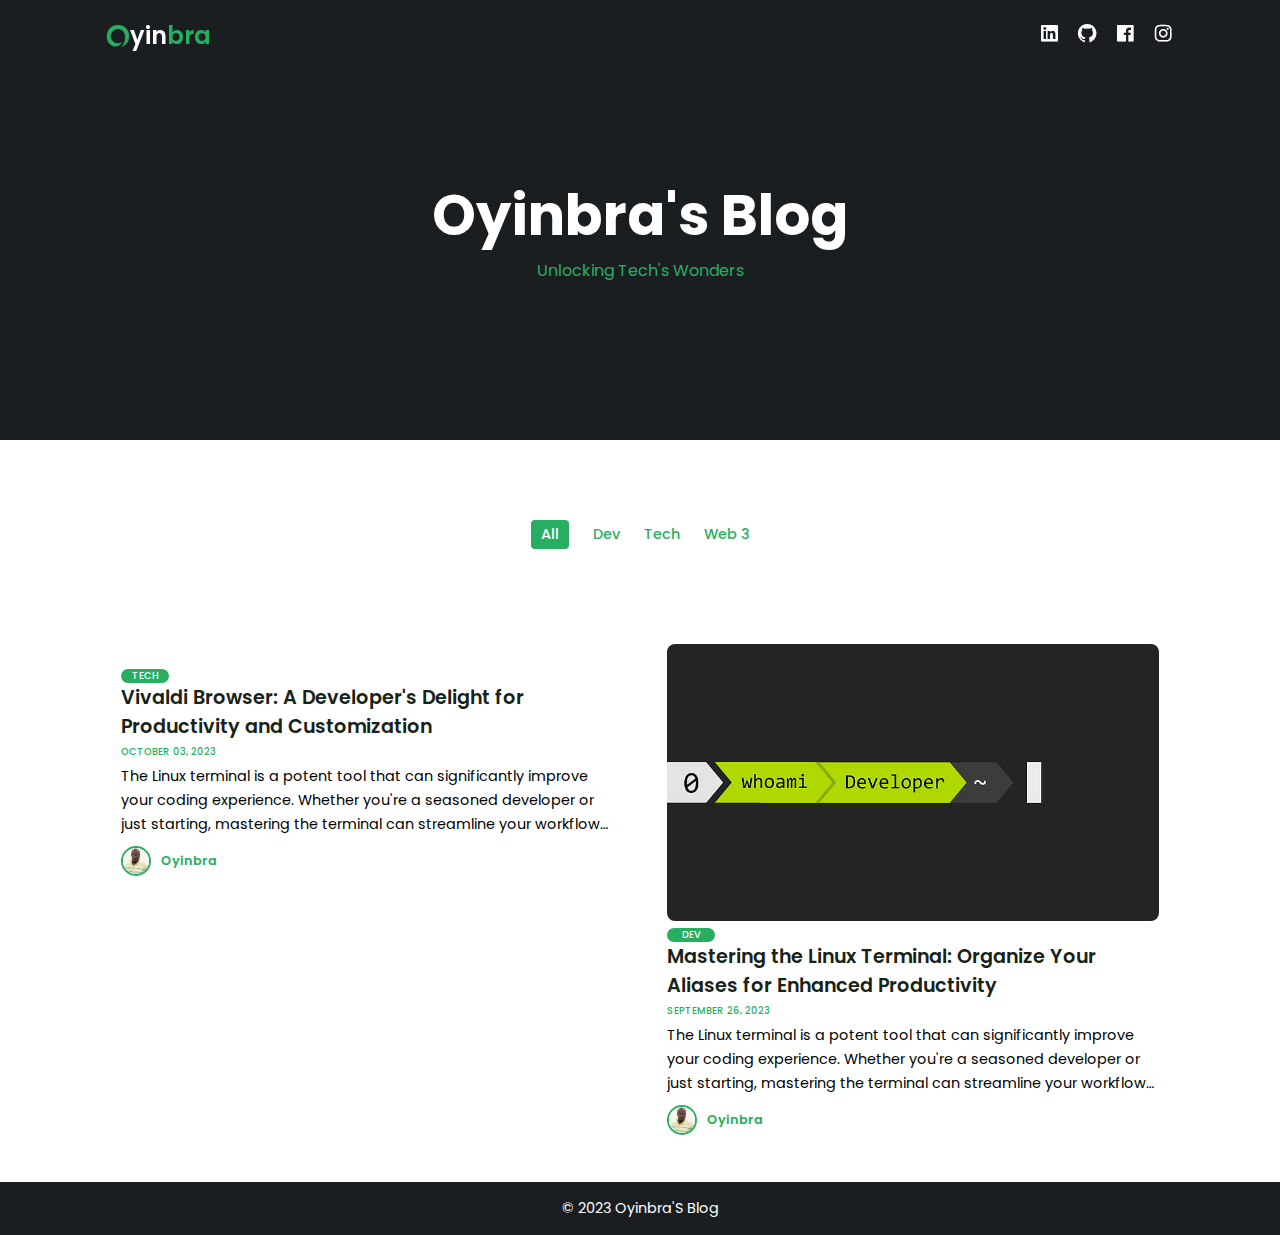
==== commit 4335beb1: "📸 Updated site logo" ====
--- a/index.html
+++ b/index.html
@@ -13,7 +13,7 @@
     <link rel="stylesheet" href="css/style.css">
 
     <!-- SITE ICON -->
-    <link rel="icon" href="site-icon.svg" type="image/svg+xml">
+    <link rel="icon" href="icon.svg" type="image/svg+xml">
 
 </head>
 
@@ -24,15 +24,20 @@
         <!-- Nav -->
         <div class="nav container">
             <!-- Logo -->
-            <a href="#" class="logo">Oyin<span>bra</span></a>
+            <a href="index.html" class="logo-container">
+                <img src="img/logo.png" class="logo" alt="">
+                <span class="logo-name">yin<span>bra</span></span>
+            </a>
             <!-- Login button -->
             <!-- <a href="#" class="btn">Login</a> -->
+            <!-- Social Links -->
             <div class="social">
                 <a href="https://www.linkedin.com/in/oyinbra" target="_blank"><i class='bx bxl-linkedin-square'></i></a>
                 <a href="https://github.com/oyinbra" target="_blank"><i class='bx bxl-github'></i></a>
                 <a href="https://www.facebook.com/oyinbra" target="_blank"><i class='bx bxl-facebook-square'></i></a>
                 <a href="https://www.instagram.com/oyinbra" target="_blank"><i class='bx bxl-instagram'></i></a>
             </div>
+        </div>
     </header>
     <!-- HEADER SECTION ENDS  -->
 
--- a/css/style.css
+++ b/css/style.css
@@ -175,14 +175,25 @@
     color: var(--second-color);
 }
 
-header.shadow .logo {
+header.shadow .logo-name {
     color: var(--text-color);
 }
 
-.logo {
+.logo-container{
+    display: flex;
+    align-items: center;
+
+}
+
+.logo-name {
     font-size: 1.5rem;
     font-weight: 600;
     color: var(--bg-color);
+}
+
+.logo {
+    width: 1.5rem;
+    height: auto;
 }
 
 .btn {
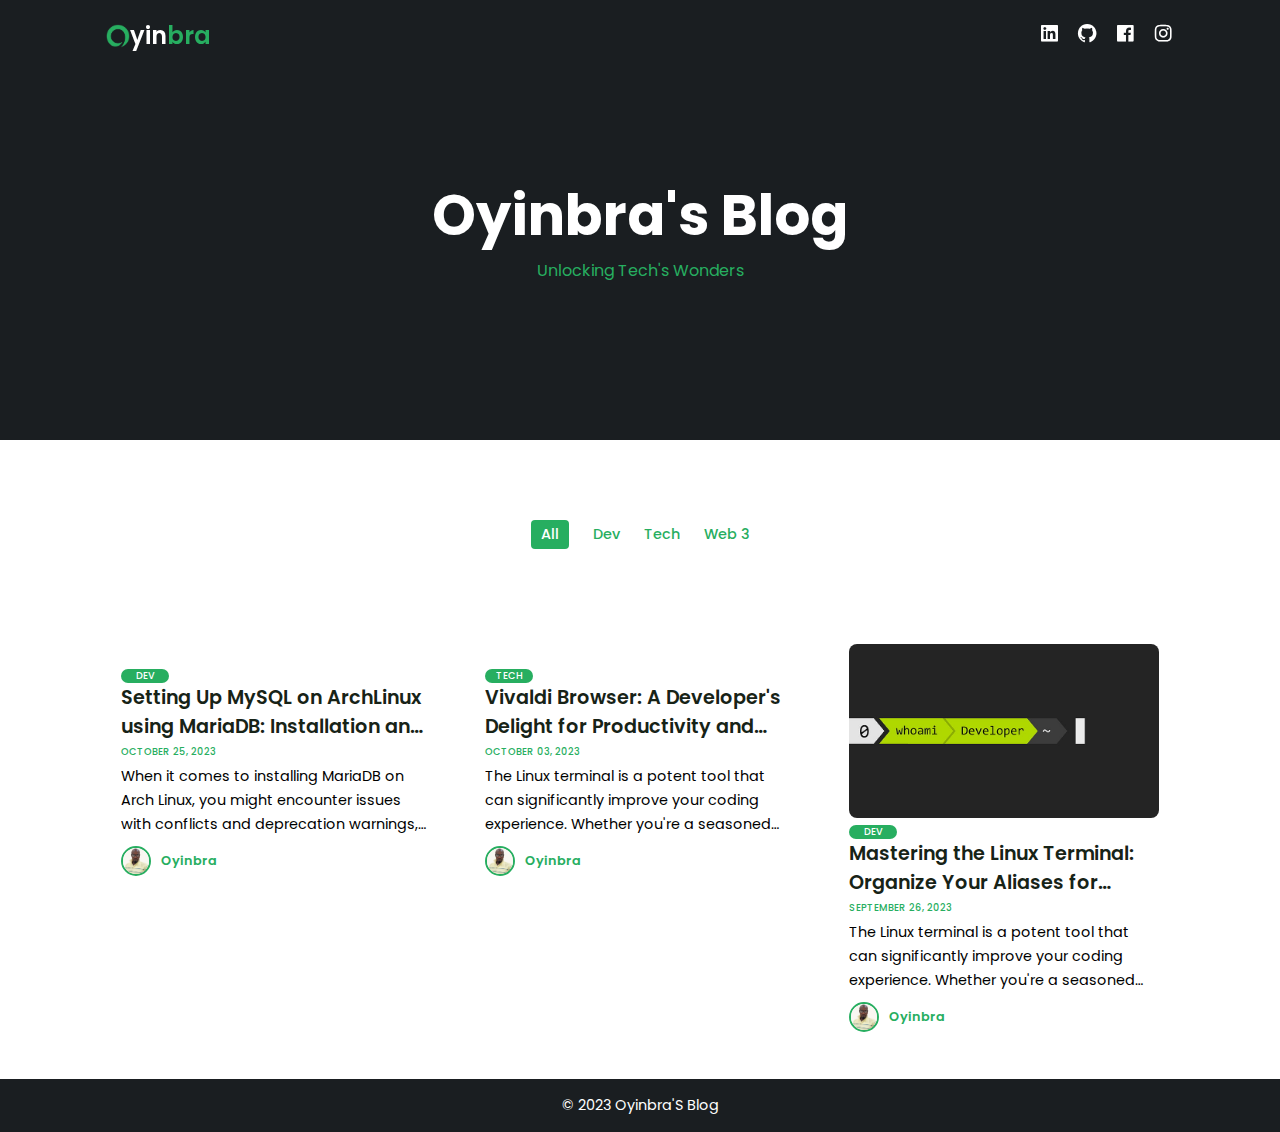
==== commit f258a12e: "🔄 Refactored code" ====
--- a/index.html
+++ b/index.html
@@ -12,9 +12,8 @@
     <!-- CSS FILE LINK  -->
     <link rel="stylesheet" href="css/style.css">
 
-    <!-- SITE ICON -->
-    <link rel="icon" href="icon.svg" type="image/svg+xml">
-
+    <!-- FAVICON -->
+    <link rel="icon" href="favicon.ico" type="image/x-icon">
 </head>
 
 <body>
@@ -61,6 +60,28 @@
 
     <!-- POST SECTION STARTS  -->
     <section class="post container">
+
+        <!-- ------------------------------- Post Box 3 -->
+        <div class="post-box dev">
+            <a href="./post/post-0003.html"><img src="img/post-0003.jpg" alt="" class="post-img"></a>
+            <h2 class="category">Dev</h2>
+            <a href="./post/post-0003.html" class="post-title post-link">
+                Setting Up MySQL on ArchLinux using MariaDB: Installation and Configuration
+            </a>
+            <span class="post-date">October 25, 2023</span>
+            <p class="post-description">When it comes to installing MariaDB on Arch Linux, you might encounter issues
+                with conflicts and deprecation warnings, as I did. Additionally, much of the information available
+                online might be outdated. This guide will help you navigate the installation process, provide essential
+                configuration steps, and teach you how to manage users effectively. By the end, you'll have a secure and
+                functional MariaDB setup on your Arch Linux system.</p>
+            <!-- Profile -->
+            <div class="profile">
+                <img src="img/profile/profile-1.jpg" alt="" class="profile-img">
+                <span class="profile-name">Oyinbra</span>
+            </div>
+        </div>
+
+        <!-- ------------------------------------------ Ends -->
 
         <!-- ------------------------------- Post Box 2 -->
         <div class="post-box tech">
@@ -123,7 +144,7 @@
     <script src="https://cdnjs.cloudflare.com/ajax/libs/jquery/3.6.0/jquery.min.js"></script>
 
     <!-- CUSTOM JS FILE LINK  -->
-    <script src="js/script.js"></script>
+    <script type="module" src="js/main.js"></script>
 
 </body>
 
